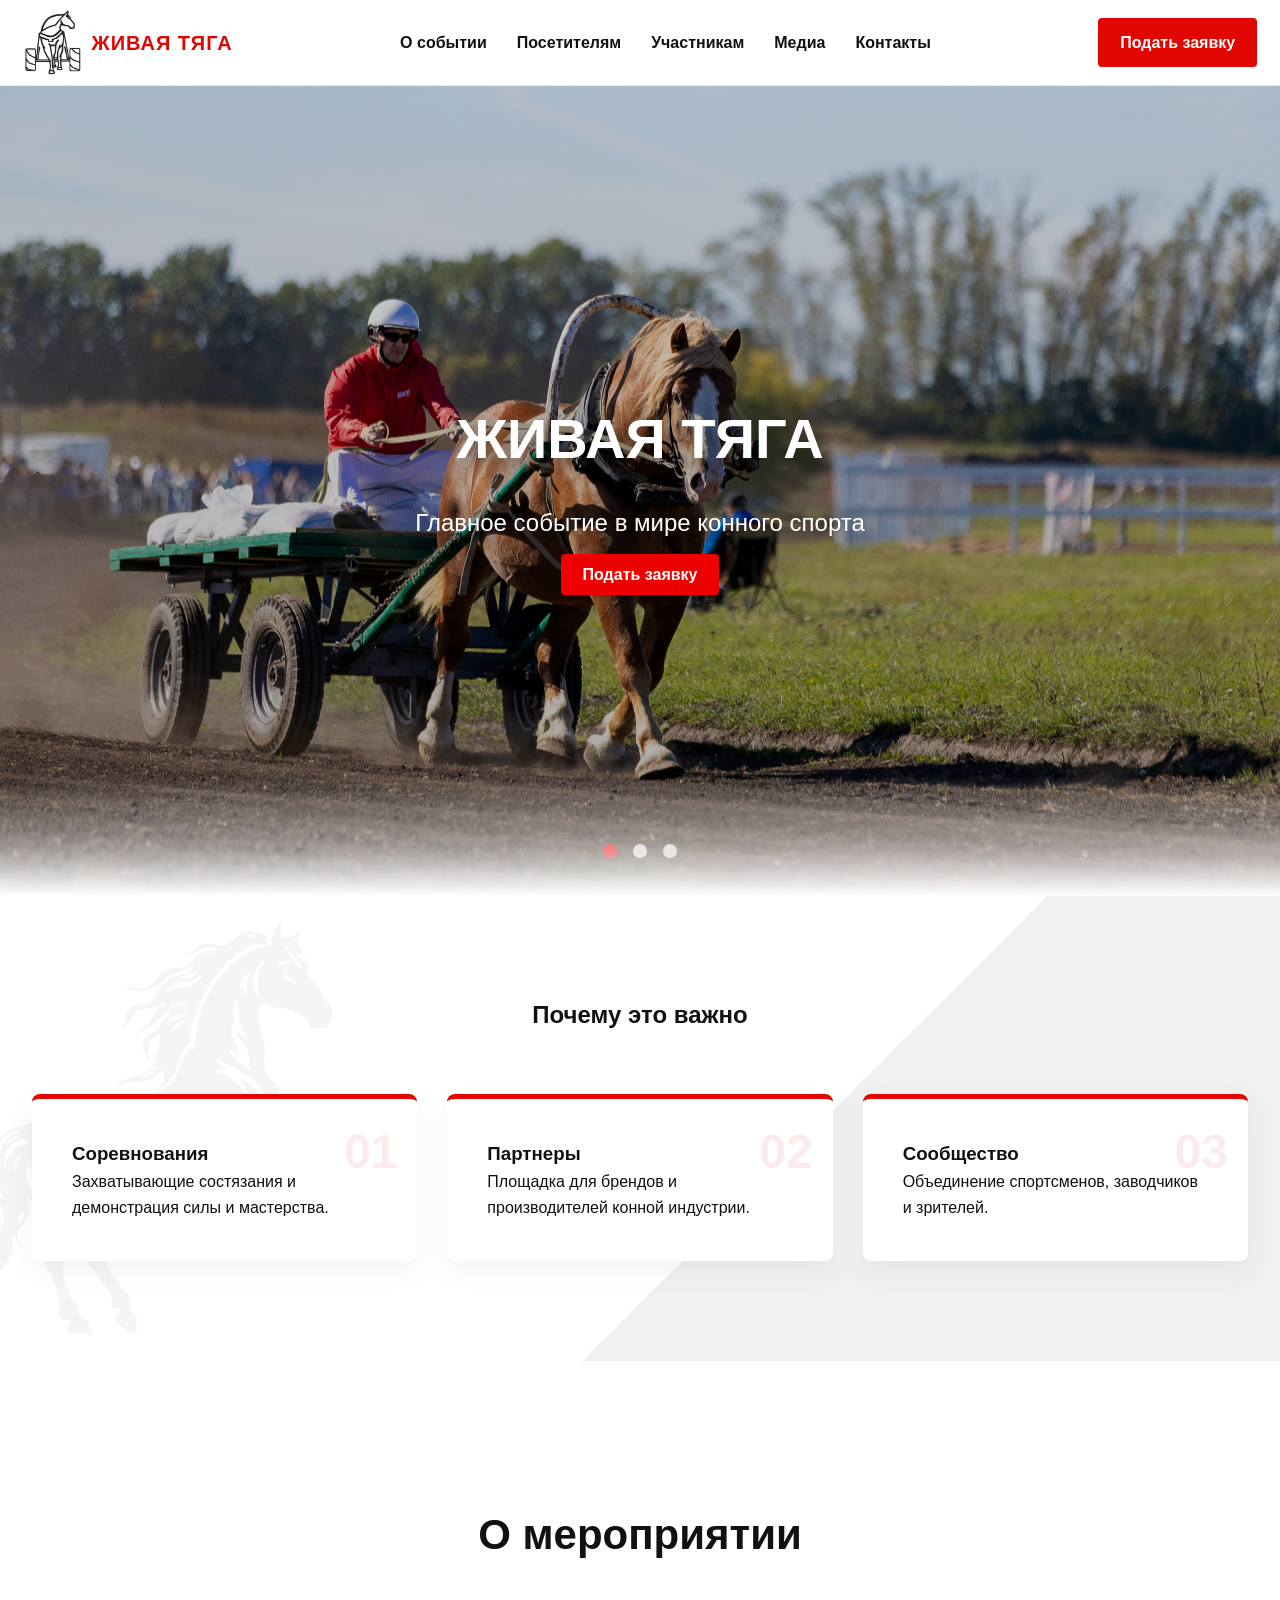
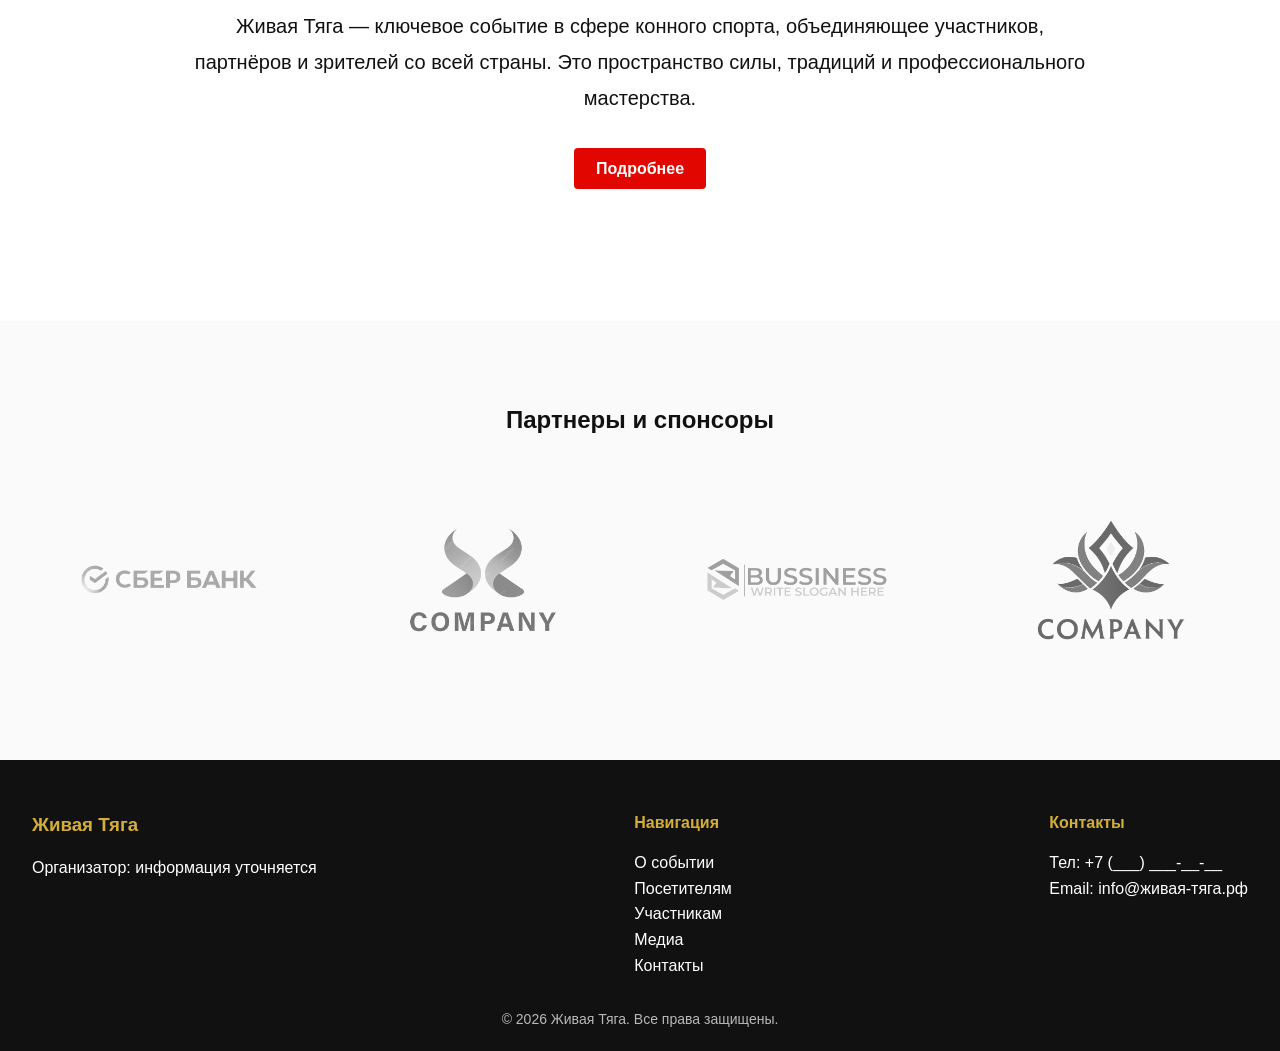
==== index.html @ 45ea4549 "Add files via upload" ====
<!DOCTYPE html>
<html lang="ru">
<head>
    <meta charset="UTF-8">
    <meta name="viewport" content="width=device-width, initial-scale=1.0">
    <title>Живая Тяга — Выставка и соревнования лошадей</title>
    <meta name="description" content="Живая Тяга — выставка и соревнования лошадей. Дата, место проведения, регистрация участников.">
    
    <link rel="stylesheet" href="css/style.css">
</head>
<body>

<header class="header">
    <div class="container header-inner">

        <div class="logo">
            <a href="index.html">
                <img src="images/logo.png" alt="Живая Тяга">
                <span>ЖИВАЯ ТЯГА</span>
            </a>
        </div>

        <nav class="nav" id="nav">
            <a href="about.html">О событии</a>
            <a href="visitors.html">Посетителям</a>
            <a href="participants.html">Участникам</a>
            <a href="media.html">Медиа</a>
            <a href="contacts.html">Контакты</a>
        </nav>

        <a href="participants.html" class="btn-primary header-btn"> Подать заявку </a>

        <div class="burger" id="burger">
            <span></span>
            <span></span>
            <span></span>
        </div>

    </div>
</header>


<section class="hero-slider">

    <div class="slide active" style="background-image: url('images/hero1.jpg');">
        <div class="slide-content">
            <h1>Живая Тяга</h1>
            <p>Главное событие в мире конного спорта</p>
            <a href="participants.html" class="btn-primary">Подать заявку</a>
        </div>
    </div>

    <div class="slide" style="background-image: url('images/hero2.jpg');">
        <div class="slide-content">
            <h1>Сила и традиции</h1>
            <p>Лучшие представители отрасли</p>
        </div>
    </div>

    <div class="slide" style="background-image: url('images/hero3.jpg');">
        <div class="slide-content">
            <h1>Станьте участником</h1>
            <p>Покажите свои достижения</p>
        </div>
    </div>

    <div class="slider-nav">
        <span class="dot active"></span>
        <span class="dot"></span>
        <span class="dot"></span>
    </div>
</section>

<section class="advantages fade-in">
    <div class="container">
        <h2>Почему это важно</h2>

        <div class="advantages-grid">
            <div class="adv-card">
                <div class="adv-number">01</div>
                <h3>Соревнования</h3>
                <p>Захватывающие состязания и демонстрация силы и мастерства.</p>
            </div>

            <div class="adv-card">
                <div class="adv-number">02</div>
                <h3>Партнеры</h3>
                <p>Площадка для брендов и производителей конной индустрии.</p>
            </div>

            <div class="adv-card">
                <div class="adv-number">03</div>
                <h3>Сообщество</h3>
                <p>Объединение спортсменов, заводчиков и зрителей.</p>
            </div>
        </div>
    </div>
</section>


<section class="about-big">
    <div class="container">
        <h2>О мероприятии</h2>

        <p class="about-text">
            Живая Тяга — ключевое событие в сфере конного спорта,
            объединяющее участников, партнёров и зрителей со всей страны.
            Это пространство силы, традиций и профессионального мастерства.
        </p>

        <a href="about.html" class="btn-primary">Подробнее</a>
    </div>
</section>


<section class="sponsors fade-in">
    <div class="container">
        <h2>Партнеры и спонсоры</h2>

        <div class="sponsor-grid">
            <img src="images/logo1.png" alt="">
            <img src="images/logo2.png" alt="">
            <img src="images/logo3.png" alt="">
            <img src="images/logo4.png" alt="">
        </div>
    </div>
</section>

<footer class="footer">
    <div class="container footer-grid">
        <div>
            <h3>Живая Тяга</h3>
            <p>Организатор: информация уточняется</p>
        </div>

        <div>
            <h4>Навигация</h4>
            <a href="about.html">О событии</a><br>
            <a href="visitors.html">Посетителям</a><br>
            <a href="participants.html">Участникам</a><br>
            <a href="media.html">Медиа</a><br>
            <a href="contacts.html">Контакты</a>
        </div>

        <div>
            <h4>Контакты</h4>
            <p>Тел: +7 (___) ___-__-__</p>
            <p>Email: info@живая-тяга.рф</p>
        </div>
    </div>

    <div class="copyright">
        © 2026 Живая Тяга. Все права защищены.
    </div>
</footer>

<script src="js/main.js"></script>
</body>
</html>
---- css/style.css ----
:root {
    --red: #e10600;
    --gold: #d4af37;
    --black: #111;
    --white: #ffffff;
    --light: #f5f5f5;
}

* {
    margin: 0;
    padding: 0;
    box-sizing: border-box;
}

body {
    font-family: Arial, sans-serif;
    background: var(--white);
    color: var(--black);
    line-height: 1.6;
}

.container {
    width: 95%;
    max-width: 1600px;
    margin: 0 auto;
}

/* ================= HEADER ================= */

.header {
    background: #fff;
    padding: 10px 0;
    border-bottom: 1px solid #eee;
    position: sticky;
    top: 0;
    z-index: 1000;
}

.header-inner {
    display: flex;
    align-items: center;
    justify-content: space-between;
}

/* LOGO */

.logo a {
    display: flex;
    align-items: center;
    gap: 10px;
    text-decoration: none;
}

.logo img {
    height: 65px;
    width: auto;
}

.logo span {
    font-size: 20px;
    font-weight: 800;
    color: var(--red);
    text-transform: uppercase;
    letter-spacing: 1px;
}

.header .container {
    width: 98%;
    max-width: 1600px;
    padding: 0 10px;
}

/* NAV */

.nav {
    display: flex;
    gap: 30px;
}

.nav a {
    position: relative;
    text-decoration: none;
    color: var(--black);
    font-weight: 600;
}

.nav a::after {
    content: "";
    position: absolute;
    left: 0;
    bottom: -4px;
    width: 0;
    height: 2px;
    background: var(--red);
    transition: 0.3s ease;
}

.nav a:hover::after {
    width: 100%;
}

/* BUTTON */

.btn-primary {
    background: var(--red);
    color: var(--white);
    padding: 12px 22px;
    text-decoration: none;
    font-weight: 700;
    border-radius: 4px;
    transition: 0.3s ease;
}

.btn-primary:hover {
    background: var(--black);
}

/* ================= HERO SLIDER ================= */

.hero-slider {
    position: relative;
    height: 90vh;
    overflow: hidden;
}

.hero-slider::after {
    content: "";
    position: absolute;
    bottom: 0;
    left: 0;
    width: 100%;
    height: 120px;
    background: linear-gradient(
        to bottom,
        rgba(255,255,255,0) 0%,
        rgba(255,255,255,0.5) 60%,
        #ffffff 100%
    );
    pointer-events: none;
}

.slide {
    position: absolute;
    width: 100%;
    height: 100%;
    background-size: cover;
    background-position: center;
    display: flex;
    align-items: center;
    justify-content: center;
    opacity: 0;
    transition: opacity 1s ease;
    filter: contrast(1.05) saturate(1.05);
    pointer-events: none;
}

.slide::before {
    content: "";
    position: absolute;
    inset: 0;
    background: linear-gradient(
        to bottom,
        rgba(0,0,0,0.2),
        rgba(0,0,0,0.35)
    );
    pointer-events: none;
}

.slide.active {
    opacity: 1;
    pointer-events: auto;
}

.slide-content {
    position: relative;
    text-align: center;
    z-index: 2;
    color: #fff;
}

.slide h1 {
    font-size: 56px;
    margin-bottom: 20px;
    font-weight: 900;
    text-transform: uppercase;
    text-shadow: 0 6px 20px rgba(0,0,0,0.5);
}

.slide p {
    font-size: 24px;
    margin-bottom: 20px;
    text-shadow: 0 6px 20px rgba(0,0,0,0.5);
}

.slider-nav {
    position: absolute;
    bottom: 30px;
    width: 100%;
    text-align: center;
}

.dot {
    display: inline-block;
    width: 14px;
    height: 14px;
    background: #ccc;
    border-radius: 50%;
    margin: 0 6px;
    cursor: pointer;
    transition: 0.3s;
}

.dot.active {
    background: var(--red);
}

/* ================= ADVANTAGES ================= */

.advantages {
    position: relative;
    padding: 100px 0;
    background: linear-gradient(135deg, #ffffff 60%, #f0f0f0 60%);
    overflow: hidden;
}

.advantages::before {
    content: "";
    position: absolute;
    left: -120px;
    top: 50%;
    transform: translateY(-50%);
    width: 500px;
    height: 500px;
    background: url('../images/horse-outline.png') no-repeat center/contain;
    opacity: 0.04;
    pointer-events: none;
}

.advantages h2 {
    text-align: center;
    margin-bottom: 60px;
}

.advantages-grid {
    display: grid;
    grid-template-columns: repeat(auto-fit, minmax(280px, 1fr));
    gap: 30px;
}

.adv-card {
    background: #fff;
    padding: 40px;
    border-radius: 8px;
    position: relative;
    border-top: 5px solid var(--red);
    box-shadow: 0 10px 30px rgba(0,0,0,.05);
    transition: 0.3s;
}

.adv-card:hover {
    transform: translateY(-8px);
    box-shadow: 0 15px 40px rgba(0,0,0,.1);
}

.adv-number {
    font-size: 48px;
    font-weight: 900;
    color: rgba(225,6,0,0.08);
    position: absolute;
    top: 15px;
    right: 20px;
}

/* ================= SPONSORS ================= */

.sponsors {
    padding: 80px 0;
    background: #fafafa;
    text-align: center;
}

.sponsor-grid {
    display: grid;
    grid-template-columns: repeat(auto-fit, minmax(150px, 1fr));
    gap: 40px;
    align-items: center;
    margin-top: 40px;
}

.sponsor-grid img {
    max-width: 200px;
    margin: auto;
    filter: grayscale(100%);
    opacity: 0.6;
    transition: 0.3s;
}

.sponsor-grid img:hover {
    filter: grayscale(0%);
    opacity: 1;
}

/* ================= FOOTER ================= */

.footer {
    background: var(--black);
    color: var(--white);
    padding: 50px 0 20px;
}

.footer-grid {
    display: flex;
    justify-content: space-between;
    flex-wrap: wrap;
}

.footer h3,
.footer h4 {
    margin-bottom: 15px;
    color: var(--gold);
}

.footer a {
    color: var(--white);
    text-decoration: none;
}

.footer a:hover {
    color: var(--red);
}

.copyright {
    text-align: center;
    margin-top: 30px;
    font-size: 14px;
    opacity: 0.7;
}

/* ================= ANIMATIONS ================= */

.fade-in {
    opacity: 0;
    transform: translateY(40px);
    transition: all 0.8s ease;
}

.fade-in.visible {
    opacity: 1;
    transform: translateY(0);
}

html {
    scroll-behavior: smooth;
}

/* ================= MOBILE ================= */

.burger {
    display: none;
    flex-direction: column;
    cursor: pointer;
}

.burger span {
    height: 3px;
    width: 25px;
    background: var(--black);
    margin-bottom: 4px;
}

/*=============== ABOUT MEROPRIYATIE ==============*/
.about-big {
    padding: 140px 0;
    text-align: center;
    background: #ffffff;
}

.about-big h2 {
    font-size: 42px;
    margin-bottom: 40px;
}

.about-text {
    max-width: 900px;
    margin: 0 auto 40px auto;
    font-size: 20px;
    line-height: 1.8;
}


@media (max-width: 768px) {

    .nav {
        display: none;
        flex-direction: column;
        position: absolute;
        top: 70px;
        right: 20px;
        background: #fff;
        padding: 20px;
        box-shadow: 0 5px 20px rgba(0,0,0,.1);
    }

    .nav.active {
        display: flex;
    }

    .burger {
        display: flex;
    }

    .btn-primary {
        display: none;
    }

    .slide h1 {
        font-size: 36px;
    }
}
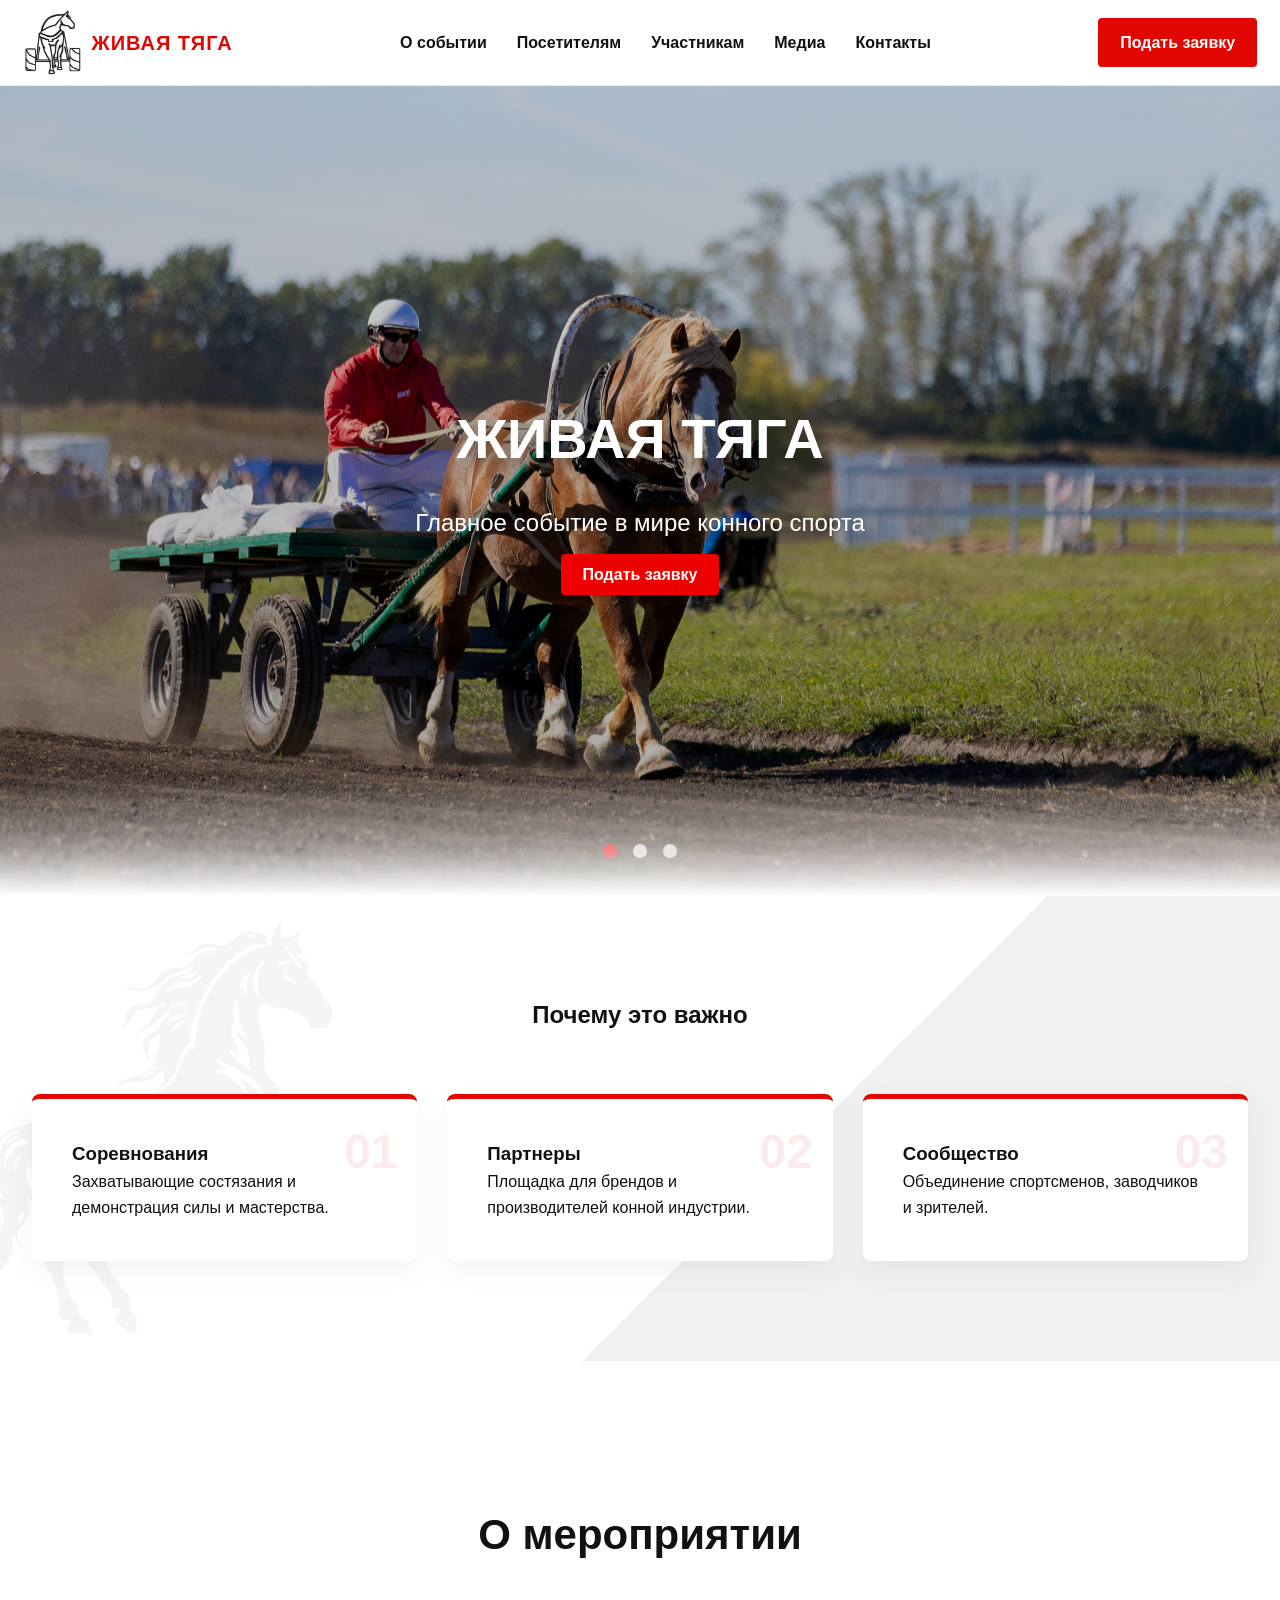
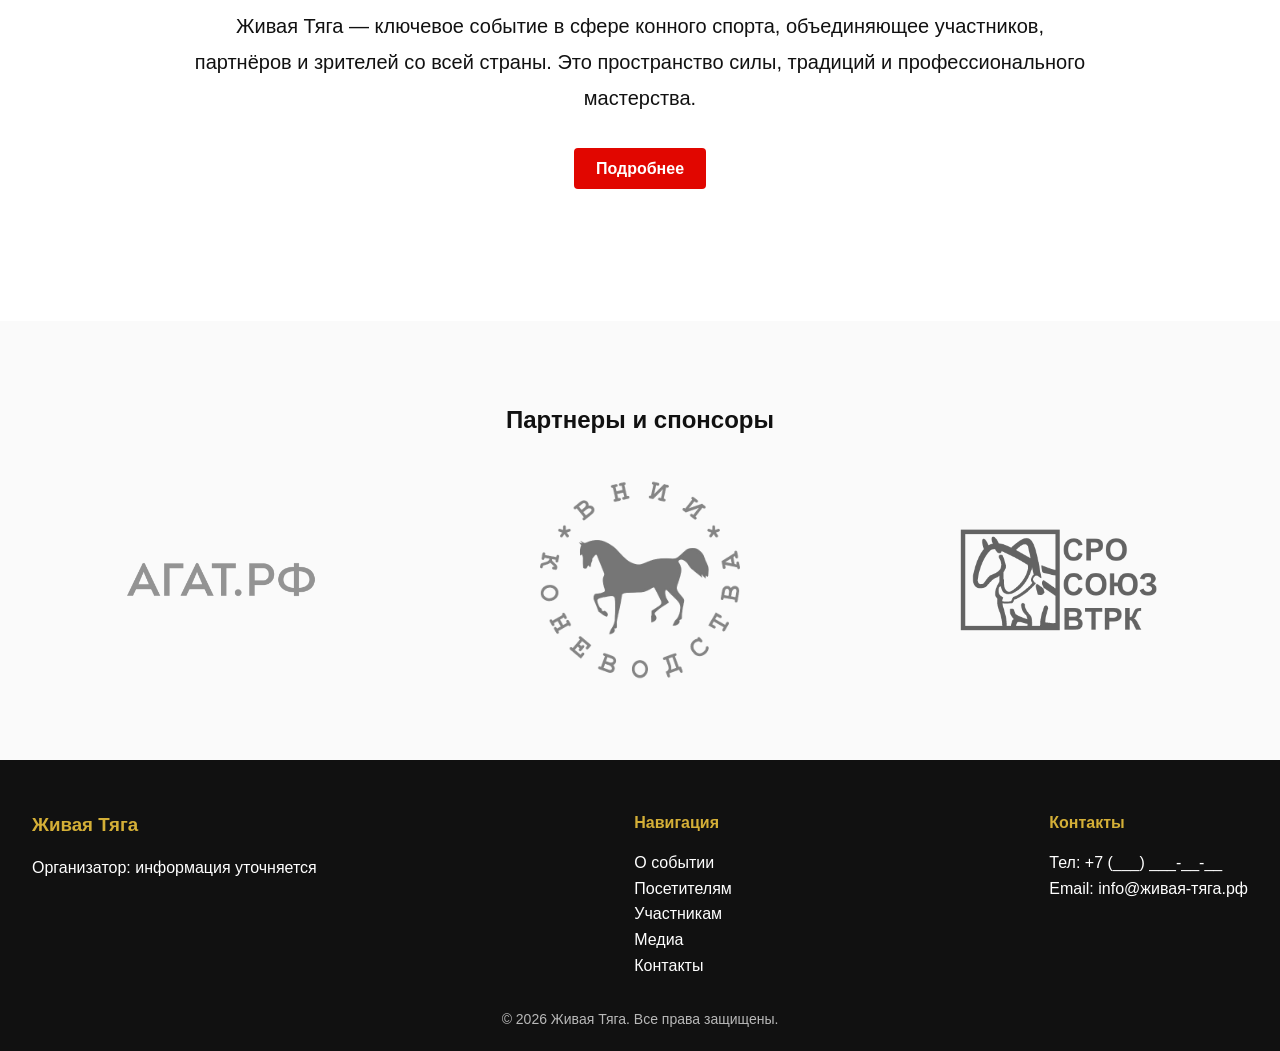
==== commit 626c1a19: "Add files via upload" ====
--- a/index.html
+++ b/index.html
@@ -121,7 +121,6 @@
             <img src="images/logo1.png" alt="">
             <img src="images/logo2.png" alt="">
             <img src="images/logo3.png" alt="">
-            <img src="images/logo4.png" alt="">
         </div>
     </div>
 </section>
--- a/css/style.css
+++ b/css/style.css
@@ -1,3 +1,8 @@
+html, body {
+    width: 100%;
+    overflow-x: hidden;
+}
+
 :root {
     --red: #e10600;
     --gold: #d4af37;
@@ -409,7 +414,7 @@
         display: flex;
     }
 
-    .btn-primary {
+    .header-btn {
         display: none;
     }
 
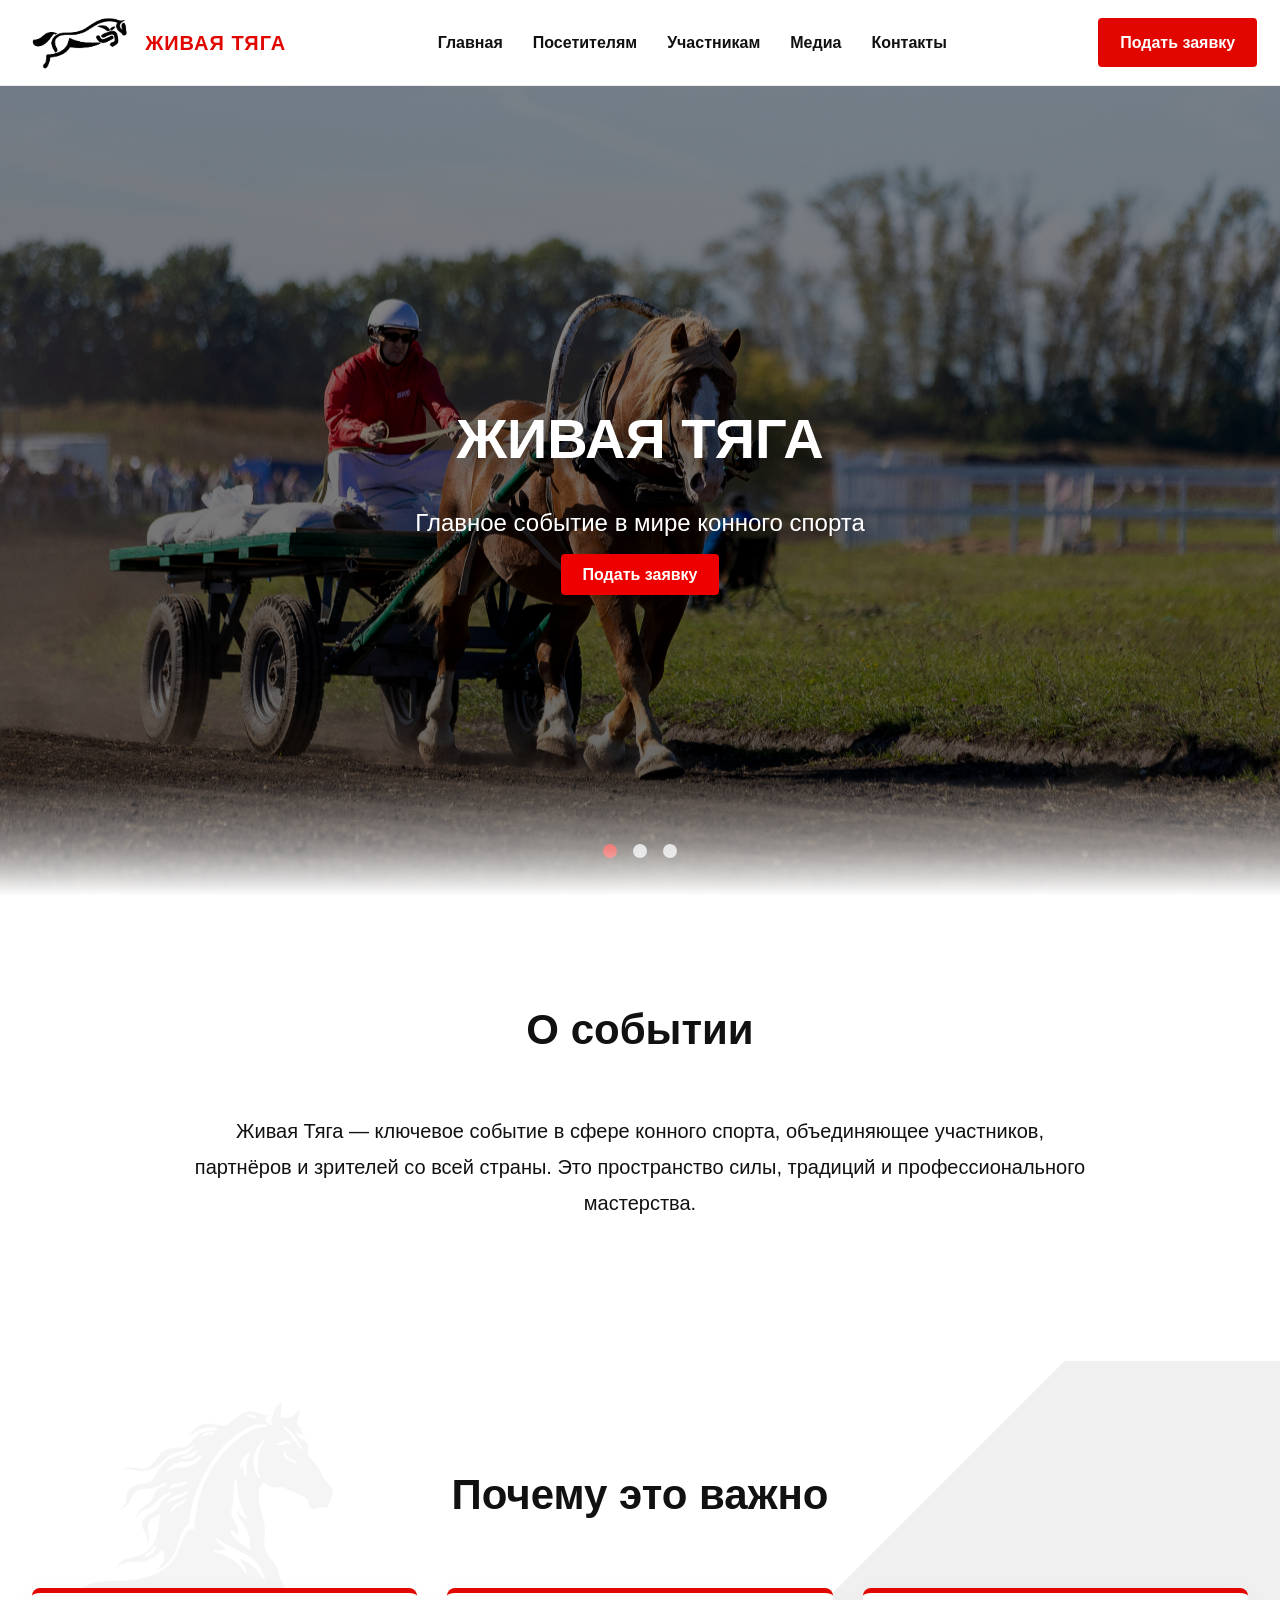
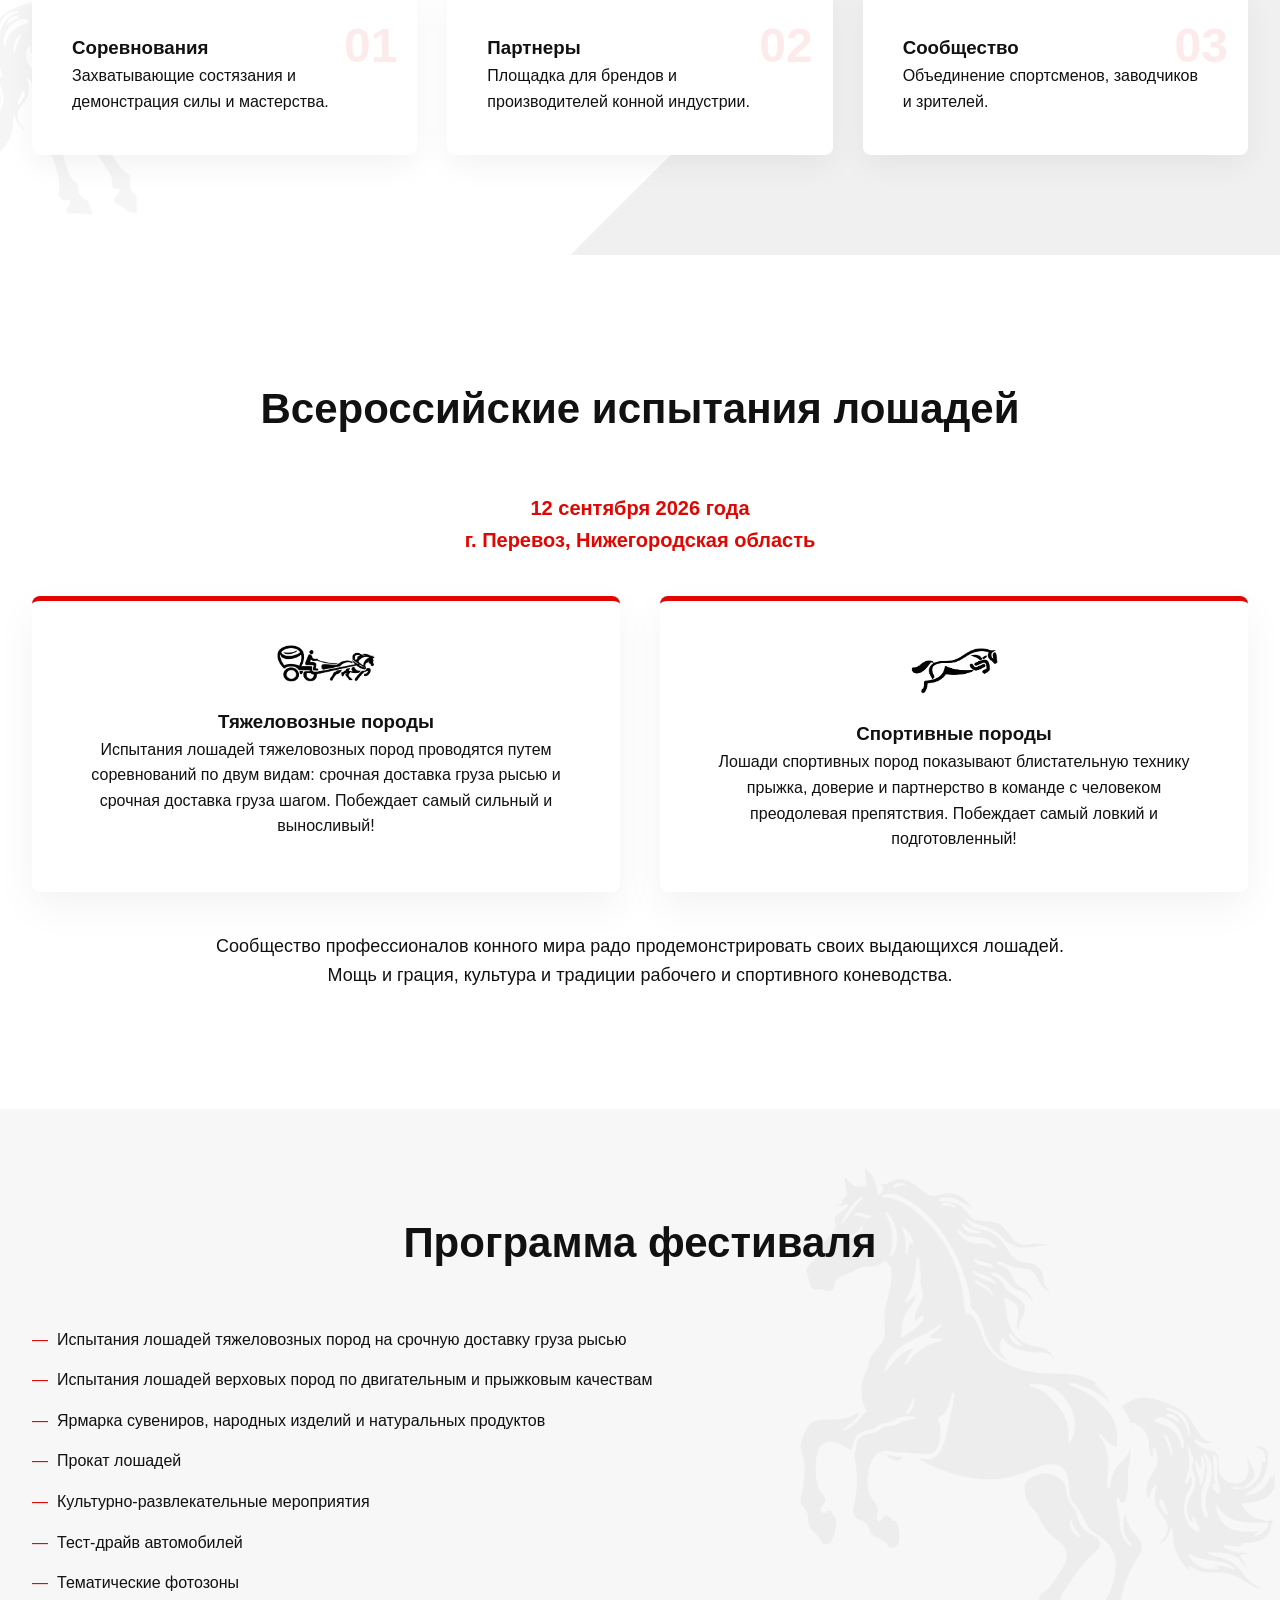
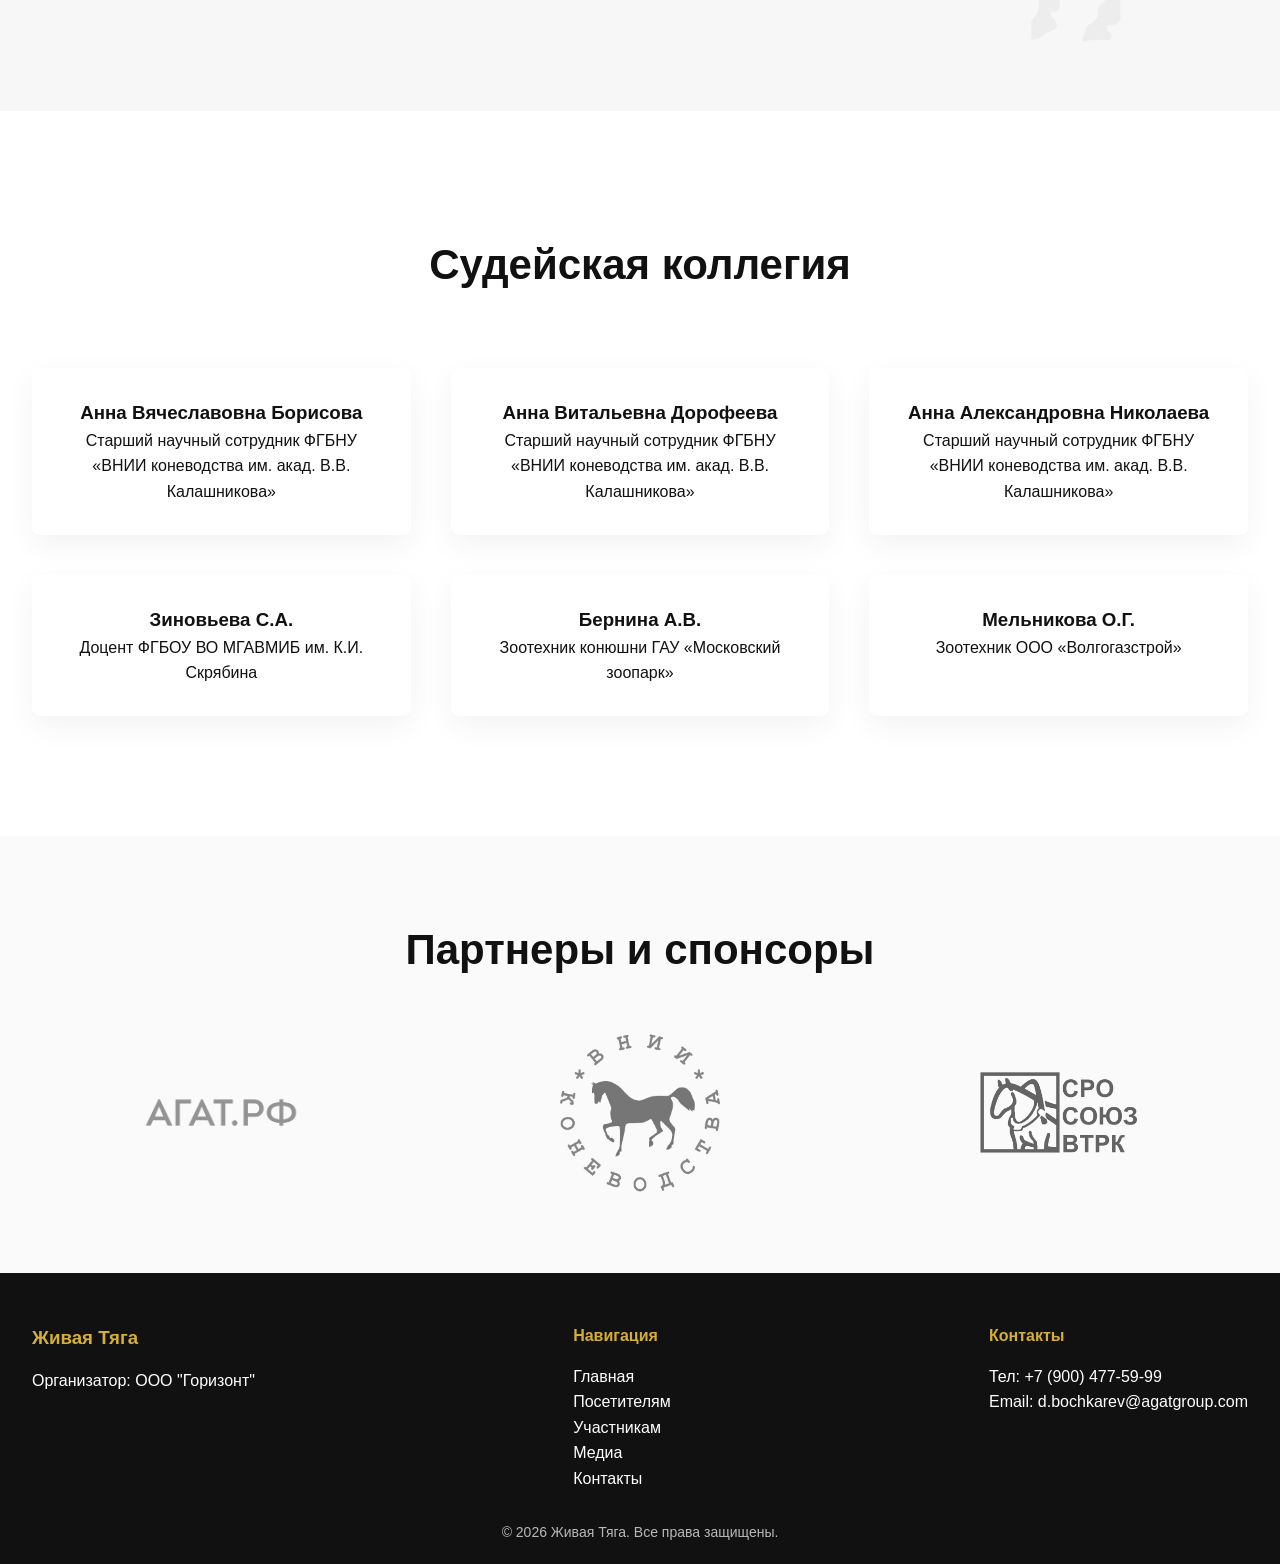
==== commit 78b6e651: "Add files via upload" ====
--- a/index.html
+++ b/index.html
@@ -5,7 +5,6 @@
     <meta name="viewport" content="width=device-width, initial-scale=1.0">
     <title>Живая Тяга — Выставка и соревнования лошадей</title>
     <meta name="description" content="Живая Тяга — выставка и соревнования лошадей. Дата, место проведения, регистрация участников.">
-    
     <link rel="stylesheet" href="css/style.css">
 </head>
 <body>
@@ -21,14 +20,16 @@
         </div>
 
         <nav class="nav" id="nav">
-            <a href="about.html">О событии</a>
+            <a href="index.html">Главная</a>
             <a href="visitors.html">Посетителям</a>
             <a href="participants.html">Участникам</a>
             <a href="media.html">Медиа</a>
             <a href="contacts.html">Контакты</a>
         </nav>
 
-        <a href="participants.html" class="btn-primary header-btn"> Подать заявку </a>
+        <a href="participants.html" class="btn-primary header-btn">
+            Подать заявку
+        </a>
 
         <div class="burger" id="burger">
             <span></span>
@@ -39,6 +40,7 @@
     </div>
 </header>
 
+<!-- HERO -->
 
 <section class="hero-slider">
 
@@ -69,7 +71,24 @@
         <span class="dot"></span>
         <span class="dot"></span>
     </div>
-</section>
+
+</section>
+
+<!-- О СОБЫТИИ -->
+
+<section id="about" class="about-big">
+    <div class="container">
+        <h2>О событии</h2>
+
+        <p class="about-text">
+            Живая Тяга — ключевое событие в сфере конного спорта,
+            объединяющее участников, партнёров и зрителей со всей страны.
+            Это пространство силы, традиций и профессионального мастерства.
+        </p>
+    </div>
+</section>
+
+<!-- ПОЧЕМУ ЭТО ВАЖНО -->
 
 <section class="advantages fade-in">
     <div class="container">
@@ -97,21 +116,110 @@
     </div>
 </section>
 
-
-<section class="about-big">
-    <div class="container">
-        <h2>О мероприятии</h2>
-
-        <p class="about-text">
-            Живая Тяга — ключевое событие в сфере конного спорта,
-            объединяющее участников, партнёров и зрителей со всей страны.
-            Это пространство силы, традиций и профессионального мастерства.
+<section id="festival" class="festival-info fade-in">
+    <div class="container">
+
+        <h2>Всероссийские испытания лошадей</h2>
+
+        <p class="festival-date">
+            12 сентября 2026 года<br>
+            г. Перевоз, Нижегородская область
         </p>
 
-        <a href="about.html" class="btn-primary">Подробнее</a>
-    </div>
-</section>
-
+        <div class="festival-grid">
+
+            <div class="festival-item">
+                <div class="festival-icon">
+                    <img src="images/heavy.png" alt="Тяжеловозные породы">
+                </div>
+                <h3>Тяжеловозные породы</h3>
+                <p>
+                    Испытания лошадей тяжеловозных пород проводятся путем соревнований по двум видам: срочная доставка груза рысью и срочная доставка груза шагом. Побеждает самый сильный и выносливый!
+                </p>
+            </div>
+
+            <div class="festival-item">
+                <div class="festival-icon">
+                    <img src="images/sport.png" alt="Спортивные породы">
+                </div>
+                <h3>Спортивные породы</h3>
+                <p>
+                    Лошади спортивных пород показывают блистательную технику прыжка, доверие и партнерство в команде с человеком преодолевая препятствия. Побеждает самый ловкий и подготовленный!
+                </p>
+            </div>
+
+        </div>
+
+        <p class="festival-description">
+            Сообщество профессионалов конного мира радо продемонстрировать 
+            своих выдающихся лошадей. Мощь и грация, культура и традиции 
+            рабочего и спортивного коневодства.
+        </p>
+
+    </div>
+</section>
+
+<section class="festival-program fade-in">
+    <div class="container">
+
+        <h2>Программа фестиваля</h2>
+
+        <ul class="program-list">
+            <li>Испытания лошадей тяжеловозных пород на срочную доставку груза рысью</li>
+            <li>Испытания лошадей верховых пород по двигательным и прыжковым качествам</li>
+            <li>Ярмарка сувениров, народных изделий и натуральных продуктов</li>
+            <li>Прокат лошадей</li>
+            <li>Культурно-развлекательные мероприятия</li>
+            <li>Тест-драйв автомобилей</li>
+            <li>Тематические фотозоны</li>
+        </ul>
+
+    </div>
+</section>
+
+<section class="judges fade-in">
+    <div class="container">
+
+        <h2>Судейская коллегия</h2>
+
+        <div class="judges-grid">
+
+            <div class="judge-card">
+                <h3>Анна Вячеславовна Борисова</h3>
+                <p>Старший научный сотрудник ФГБНУ «ВНИИ коневодства им. акад. В.В. Калашникова»</p>
+            </div>
+
+            <div class="judge-card">
+                <h3>Анна Витальевна Дорофеева</h3>
+                <p>Старший научный сотрудник ФГБНУ «ВНИИ коневодства им. акад. В.В. Калашникова»</p>
+            </div>
+
+            <div class="judge-card">
+                <h3>Анна Александровна Николаева</h3>
+                <p>Старший научный сотрудник ФГБНУ «ВНИИ коневодства им. акад. В.В. Калашникова»</p>
+            </div>
+
+            <div class="judge-card">
+                <h3>Зиновьева С.А.</h3>
+                <p>Доцент ФГБОУ ВО МГАВМИБ им. К.И. Скрябина</p>
+            </div>
+
+            <div class="judge-card">
+                <h3>Бернина А.В.</h3>
+                <p>Зоотехник конюшни ГАУ «Московский зоопарк»</p>
+            </div>
+
+            <div class="judge-card">
+                <h3>Мельникова О.Г.</h3>
+                <p>Зоотехник ООО «Волгогазстрой»</p>
+            </div>
+
+        </div>
+
+    </div>
+</section>
+
+<!-- ПАРТНЕРЫ -->
 
 <section class="sponsors fade-in">
     <div class="container">
@@ -129,12 +237,12 @@
     <div class="container footer-grid">
         <div>
             <h3>Живая Тяга</h3>
-            <p>Организатор: информация уточняется</p>
+            <p>Организатор: ООО "Горизонт"</p>
         </div>
 
         <div>
             <h4>Навигация</h4>
-            <a href="about.html">О событии</a><br>
+            <a href="index.html">Главная</a><br>
             <a href="visitors.html">Посетителям</a><br>
             <a href="participants.html">Участникам</a><br>
             <a href="media.html">Медиа</a><br>
@@ -143,8 +251,8 @@
 
         <div>
             <h4>Контакты</h4>
-            <p>Тел: +7 (___) ___-__-__</p>
-            <p>Email: info@живая-тяга.рф</p>
+            <p>Тел: +7 (900) 477-59-99</p>
+            <p>Email: d.bochkarev@agatgroup.com</p>
         </div>
     </div>
 
@@ -154,5 +262,8 @@
 </footer>
 
 <script src="js/main.js"></script>
+<script src="js/slider.js"></script>
+<script src="js/scroll.js"></script>
+
 </body>
-</html>
+</html>
--- a/css/style.css
+++ b/css/style.css
@@ -1,6 +1,15 @@
-html, body {
+html {
+    width: 100%;
+    scroll-behavior: smooth;
+}
+
+body {
     width: 100%;
     overflow-x: hidden;
+    font-family: Arial, sans-serif;
+    background: var(--white);
+    color: var(--black);
+    line-height: 1.6;
 }
 
 :root {
@@ -15,13 +24,6 @@
     margin: 0;
     padding: 0;
     box-sizing: border-box;
-}
-
-body {
-    font-family: Arial, sans-serif;
-    background: var(--white);
-    color: var(--black);
-    line-height: 1.6;
 }
 
 .container {
@@ -124,8 +126,7 @@
 
 .hero-slider {
     position: relative;
-    height: 90vh;
-    overflow: hidden;
+    height: 90dvh;
 }
 
 .hero-slider::after {
@@ -165,8 +166,8 @@
     inset: 0;
     background: linear-gradient(
         to bottom,
-        rgba(0,0,0,0.2),
-        rgba(0,0,0,0.35)
+        rgba(0,0,0,0.45),
+        rgba(0,0,0,0.6)
     );
     pointer-events: none;
 }
@@ -225,7 +226,6 @@
     position: relative;
     padding: 100px 0;
     background: linear-gradient(135deg, #ffffff 60%, #f0f0f0 60%);
-    overflow: hidden;
 }
 
 .advantages::before {
@@ -293,11 +293,13 @@
 }
 
 .sponsor-grid img {
-    max-width: 200px;
-    margin: auto;
+    width: 100%;
+    max-width: 160px;
+    height: auto;
+    margin: 0 auto;
     filter: grayscale(100%);
     opacity: 0.6;
-    transition: 0.3s;
+    transition: 0.3s ease;
 }
 
 .sponsor-grid img:hover {
@@ -352,10 +354,6 @@
 .fade-in.visible {
     opacity: 1;
     transform: translateY(0);
-}
-
-html {
-    scroll-behavior: smooth;
 }
 
 /* ================= MOBILE ================= */
@@ -375,15 +373,11 @@
 
 /*=============== ABOUT MEROPRIYATIE ==============*/
 .about-big {
-    padding: 140px 0;
+    padding: 100px 0;
     text-align: center;
     background: #ffffff;
 }
 
-.about-big h2 {
-    font-size: 42px;
-    margin-bottom: 40px;
-}
 
 .about-text {
     max-width: 900px;
@@ -392,33 +386,330 @@
     line-height: 1.8;
 }
 
-
-@media (max-width: 768px) {
+/* ================= FESTIVAL INFO ================= */
+
+.festival-info {
+    padding: 120px 0;
+    text-align: center;
+}
+
+.festival-date {
+    font-size: 20px;
+    font-weight: 700;
+    color: var(--red);
+    margin: 20px 0 40px;
+}
+
+.festival-grid {
+    display: grid;
+    grid-template-columns: repeat(2, 1fr);
+    gap: 40px;
+    margin-bottom: 40px;
+}
+
+.festival-item {
+    padding: 40px;
+    background: #fff;
+    border-radius: 8px;
+    border-top: 5px solid var(--red);
+    box-shadow: 0 15px 40px rgba(0,0,0,0.05);
+}
+
+.festival-icon {
+    font-size: 40px;
+    margin-bottom: 20px;
+}
+
+.festival-description {
+    max-width: 900px;
+    margin: 0 auto;
+    font-size: 18px;
+}
+
+/* ================= PROGRAM ================= */
+
+.festival-program {
+    padding: 100px 0px;
+    position: relative;
+    background: #f7f7f7;
+    overflow: hidden;
+}
+
+.festival-icon img {
+    width: 20%;      
+    height: auto;
+    display: block;
+    margin: 0 auto 5px;
+}
+
+.festival-program::before {
+    content: "";
+    position: absolute;
+    right: 0;
+    top: 50%;
+    transform: translateY(-50%);
+    width: 500px;
+    height: 500px;
+    background: url('../images/horse-outline2.png') no-repeat center/contain;
+    opacity: 0.04;
+    pointer-events: none;
+    z-index: 0;
+}
+
+.festival-program .container {
+    position: relative;
+    z-index: 1;
+}
+.festival-program h2 {
+     text-align: center;
+}
+
+.program-list {
+    max-width: 900px;
+    margin: 40px 0 0 0;
+    list-style: none;
+}
+
+.program-list li {
+    margin-bottom: 15px;
+    padding-left: 25px;
+    position: relative;
+}
+
+.program-list li::before {
+    content: "—";
+    position: absolute;
+    left: 0;
+    color: var(--red);
+}
+
+/* ================= JUDGES ================= */
+
+.judges {
+    padding: 120px 0;
+}
+
+.judges h2 {
+     text-align: center;
+     padding-bottom: 20px;
+}
+
+.judges-grid {
+    display: grid;
+    grid-template-columns: repeat(3, 1fr);
+    gap: 40px;
+}
+
+.judge-card {
+    padding: 30px;
+    background: #fff;
+    border-radius: 8px;
+    text-align: center;
+    box-shadow: 0 10px 30px rgba(0,0,0,0.05);
+}
+
+/* ================= SECTION TITLES ================= */
+
+section h2 {
+    font-weight: 800;
+    text-align: center;
+    margin-bottom: 50px;
+    font-size: clamp(26px, 4vw, 42px);
+}
+
+/* =======================================================
+   ================== MEDIA QUERIES ======================
+   ======================================================= */
+
+/* ===== 1200px ===== */
+@media (max-width: 1200px) {
 
     .nav {
-        display: none;
-        flex-direction: column;
-        position: absolute;
-        top: 70px;
-        right: 20px;
-        background: #fff;
-        padding: 20px;
-        box-shadow: 0 5px 20px rgba(0,0,0,.1);
-    }
-
-    .nav.active {
-        display: flex;
-    }
-
+        gap: 20px;
+    }
+
+    .logo span {
+        font-size: 18px;
+    }
+}
+
+/* ===== 1024px ===== */
+@media (max-width: 1024px) {
+
+    /* HEADER */
     .burger {
         display: flex;
+        z-index: 2000;
     }
 
     .header-btn {
         display: none;
     }
 
+    .nav {
+        position: fixed;
+        top: 70px;
+        right: -260px;
+        width: 240px;
+        background: #fff;
+        flex-direction: column;
+        align-items: flex-start;
+        padding: 20px 25px;
+        gap: 20px;
+        box-shadow: -5px 10px 30px rgba(0,0,0,0.15);
+        border-radius: 8px 0 0 8px;
+        transition: right 0.3s ease;
+        z-index: 1500;
+    }
+
+    .nav.active {
+        right: 0;
+    }
+
+    /* HERO */
     .slide h1 {
+        font-size: 40px;
+    }
+
+    .slide p {
+        font-size: 18px;
+    }
+
+    /* ADVANTAGES */
+    .advantages {
+        padding: 80px 0;
+    }
+
+    .advantages-grid {
+        grid-template-columns: repeat(2, 1fr);
+        gap: 25px;
+    }
+
+    /* ABOUT */
+    .about-text {
+        font-size: 18px;
+    }
+
+    /* SPONSORS */
+    .sponsor-grid {
+        grid-template-columns: repeat(3, 1fr);
+    }
+}
+
+/* ===== 768px ===== */
+@media (max-width: 768px) {
+
+    /* HERO */
+    .hero-slider {
+        height: 100dvh;
+    }
+
+    .slide h1 {
+        font-size: 28px;
+        line-height: 1.2;
+    }
+
+    .slide p {
+        font-size: 16px;
+    }
+
+    .slide-content {
+        padding: 0 15px;
+    }
+
+    /* ADVANTAGES */
+    .advantages {
+        padding: 70px 0;
+    }
+
+    .advantages-grid {
+        grid-template-columns: 1fr;
+    }
+
+    .adv-card {
+        padding: 25px;
+    }
+
+    .adv-number {
         font-size: 36px;
     }
-}
+
+    .advantages::before {
+        width: 300px;
+        height: 300px;
+        left: -80px;
+        opacity: 0.03;
+    }
+
+    /* ABOUT */
+    .about-big {
+        padding: 70px 0;
+    }
+
+    .about-text {
+        font-size: 16px;
+    }
+
+    /* FESTIVAL */
+    .festival-grid {
+        grid-template-columns: 1fr;
+    }
+
+    .festival-program {
+        padding: 80px 0;
+    }
+
+    .festival-program::before {
+        display: none;
+    }
+
+    .program-list {
+        margin-top: 30px;
+        padding: 0 15px;
+    }
+
+    .program-list li {
+        font-size: 16px;
+        line-height: 1.7;
+        margin-bottom: 18px;
+    }
+
+    /* JUDGES */
+    .judges-grid {
+        grid-template-columns: 1fr;
+    }
+
+    /* SPONSORS */
+    .sponsor-grid {
+        grid-template-columns: repeat(2, 1fr);
+        gap: 25px;
+    }
+
+    .sponsor-grid img {
+        max-width: 120px;
+    }
+}
+
+/* ===== 480px ===== */
+@media (max-width: 480px) {
+
+    .logo img {
+        height: 50px;
+    }
+
+    .logo span {
+        font-size: 16px;
+    }
+
+    .slide h1 {
+        font-size: 24px;
+    }
+
+    .adv-card {
+        padding: 20px;
+    }
+
+    .sponsor-grid {
+        grid-template-columns: 1fr;
+    }
+}
